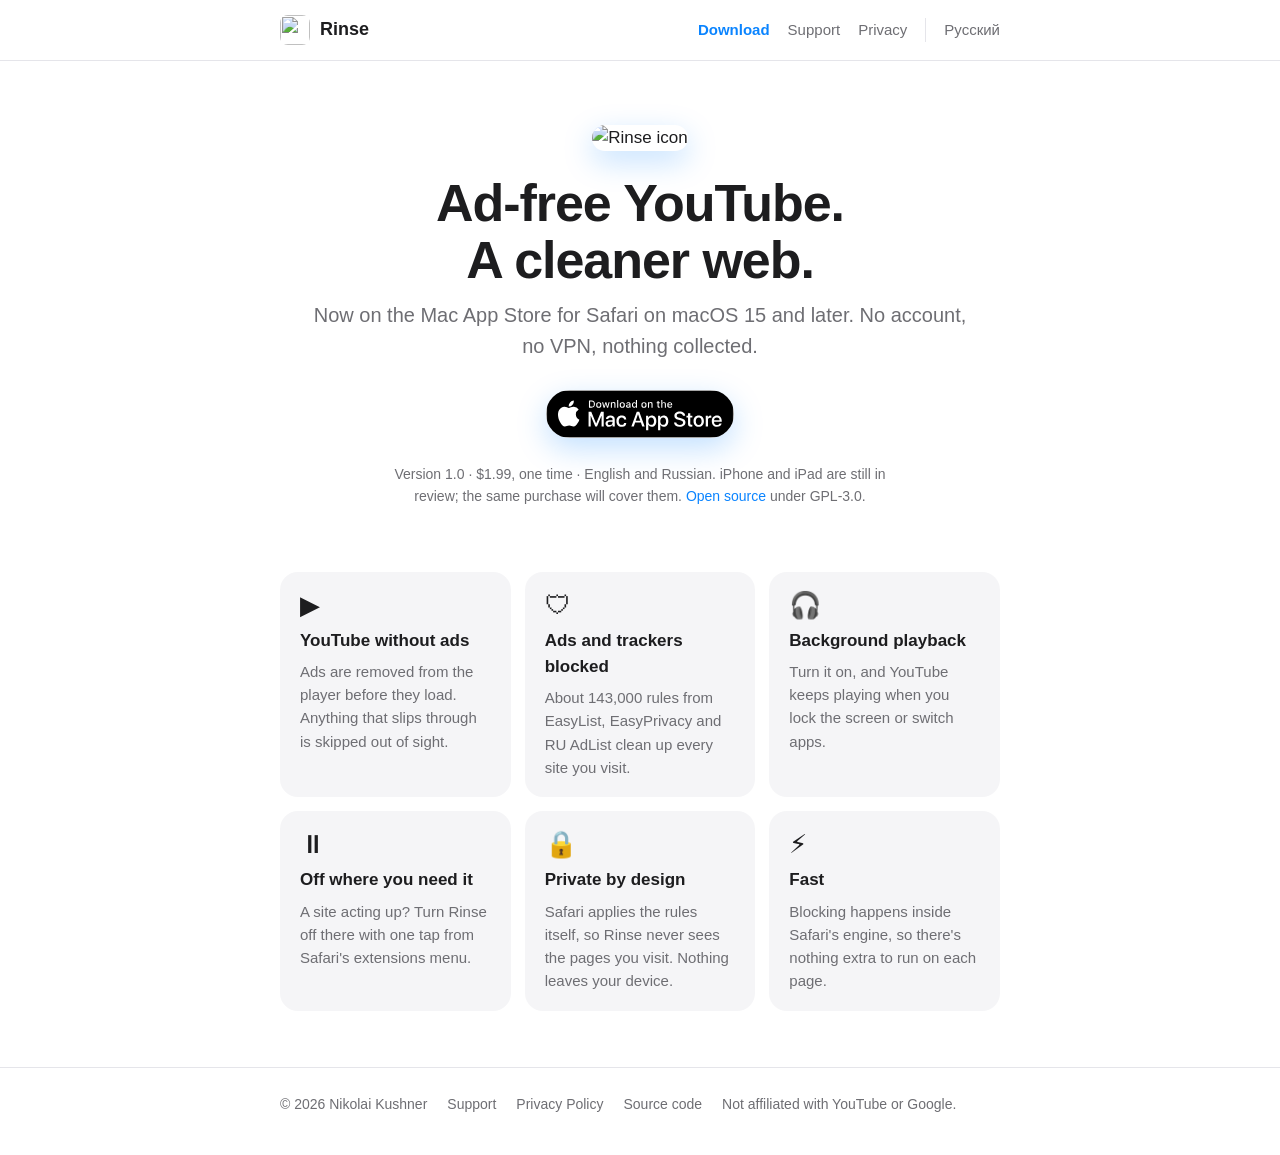
==== site/index.html @ bae1c05a "Site: point to the Mac App Store release instead of coming soon. macOS 1.0 is live; iPhone and iPad " ====
<!doctype html>
<html lang="en">
<head>
  <meta charset="utf-8">
  <meta name="viewport" content="width=device-width, initial-scale=1">
  <title>Rinse — Ad-free YouTube and a cleaner web in Safari</title>
  <meta name="description" content="Rinse is on the Mac App Store. It removes ads from YouTube and blocks ads and trackers on every site in Safari on Mac. No account, no VPN, nothing collected.">
  <link rel="icon" href="favicon.png">
  <link rel="alternate" hreflang="ru" href="ru/">
  <link rel="stylesheet" href="style.css">
</head>
<body>
  <header class="top"><div class="wrap">
    <a class="brand" href="./"><img src="icon.png" alt=""><span>Rinse</span></a>
    <nav>
      <a class="download" href="https://apps.apple.com/app/rinse-ad-blocker-for-safari/id6827144226?mt=12">Download</a>
      <a href="support.html">Support</a>
      <a href="privacy.html">Privacy</a>
      <a class="lang" href="ru/" hreflang="ru" lang="ru">Русский</a>
    </nav>
  </div></header>

  <main class="wrap">
    <section class="hero">
      <img src="icon.png" alt="Rinse icon">
      <h1>Ad-free YouTube.<br>A cleaner web.</h1>
      <p class="lead">Now on the Mac App Store for Safari on macOS 15 and later. No account, no VPN, nothing collected.</p>
      <p class="store"><a href="https://apps.apple.com/app/rinse-ad-blocker-for-safari/id6827144226?mt=12"><picture>
        <source media="(prefers-color-scheme: dark)" srcset="badges/mac-app-store-en-dark.svg">
        <img src="badges/mac-app-store-en.svg" width="156" height="40" alt="Download on the Mac App Store">
      </picture></a></p>
      <p class="small">Version 1.0 · $1.99, one time · English and Russian. iPhone and iPad are still in review; the same purchase will cover them. <a href="https://github.com/nikolaikushner/rinse">Open source</a> under GPL-3.0.</p>
    </section>

    <section class="features">
      <div class="card"><div class="icon">▶︎</div><h3>YouTube without ads</h3><p>Ads are removed from the player before they load. Anything that slips through is skipped out of sight.</p></div>
      <div class="card"><div class="icon">🛡</div><h3>Ads and trackers blocked</h3><p>About 143,000 rules from EasyList, EasyPrivacy and RU AdList clean up every site you visit.</p></div>
      <div class="card"><div class="icon">🎧</div><h3>Background playback</h3><p>Turn it on, and YouTube keeps playing when you lock the screen or switch apps.</p></div>
      <div class="card"><div class="icon">⏸</div><h3>Off where you need it</h3><p>A site acting up? Turn Rinse off there with one tap from Safari's extensions menu.</p></div>
      <div class="card"><div class="icon">🔒</div><h3>Private by design</h3><p>Safari applies the rules itself, so Rinse never sees the pages you visit. Nothing leaves your device.</p></div>
      <div class="card"><div class="icon">⚡︎</div><h3>Fast</h3><p>Blocking happens inside Safari's engine, so there's nothing extra to run on each page.</p></div>
    </section>
  </main>

  <footer><div class="wrap">
    <span>© 2026 Nikolai Kushner</span>
    <a href="support.html">Support</a>
    <a href="privacy.html">Privacy Policy</a>
    <a href="https://github.com/nikolaikushner/rinse">Source code</a>
    <span>Not affiliated with YouTube or Google.</span>
  </div></footer>
</body>
</html>
---- site/style.css ----
:root {
  --bg: #ffffff;
  --surface: #f5f5f7;
  --text: #1d1d1f;
  --muted: #6e6e73;
  --line: #e5e5ea;
  --accent: #0a84ff;
  --accent-2: #0bc5d8;
  --radius: 18px;
  color-scheme: light dark;
}
@media (prefers-color-scheme: dark) {
  :root {
    --bg: #000000;
    --surface: #1c1c1e;
    --text: #f5f5f7;
    --muted: #a1a1a6;
    --line: #2c2c2e;
    --accent: #409cff;
  }
}
* { box-sizing: border-box; }
html { -webkit-text-size-adjust: 100%; }
body {
  margin: 0;
  background: var(--bg);
  color: var(--text);
  font: 17px/1.55 -apple-system, BlinkMacSystemFont, "SF Pro Text", "Helvetica Neue", Arial, sans-serif;
}
a { color: var(--accent); text-decoration: none; }
a:hover { text-decoration: underline; }
.wrap { max-width: 760px; margin: 0 auto; padding: 0 20px; }

/* Header */
.top { border-bottom: 1px solid var(--line); }
.top .wrap { display: flex; align-items: center; gap: 16px; min-height: 60px; }
.brand { display: flex; align-items: center; gap: 10px; font-weight: 600; color: var(--text); font-size: 18px; }
.brand:hover { text-decoration: none; }
.brand img { width: 30px; height: 30px; border-radius: 8px; }
.top nav { margin-left: auto; display: flex; flex-wrap: wrap; justify-content: flex-end; gap: 4px 18px; font-size: 15px; }
.top nav a { color: var(--muted); }
.top nav a[aria-current="page"] { color: var(--text); font-weight: 600; }
.lang { border-left: 1px solid var(--line); padding-left: 18px; }

/* Hero */
.hero { text-align: center; padding: 64px 0 40px; }
.hero img { width: 112px; height: 112px; border-radius: 26px; box-shadow: 0 10px 30px rgba(10, 132, 255, 0.25); }
.hero h1 { font-size: clamp(34px, 7vw, 52px); line-height: 1.08; letter-spacing: -0.02em; margin: 24px 0 12px; }
.hero p.lead { font-size: 20px; color: var(--muted); margin: 0 auto 28px; max-width: 34em; }
.store { margin: 0 0 18px; }
.store a { display: inline-block; line-height: 0; }
.store a:hover { text-decoration: none; opacity: 0.88; }
.store img { width: 188px; height: auto; }
.small { font-size: 14px; color: var(--muted); margin: 0 auto; max-width: 36em; }
.top nav a.download { color: var(--accent); font-weight: 600; }

/* Features */
.features { display: grid; grid-template-columns: repeat(auto-fit, minmax(220px, 1fr)); gap: 14px; margin: 24px 0 56px; }
.card { background: var(--surface); border-radius: var(--radius); padding: 20px 20px 18px; }
.card h3 { margin: 0 0 6px; font-size: 17px; }
.card p { margin: 0; color: var(--muted); font-size: 15px; }
.card .icon { font-size: 26px; line-height: 1; margin-bottom: 10px; }

/* Documents */
.doc { padding-top: 44px; padding-bottom: 64px; }
.doc h1 { font-size: 36px; letter-spacing: -0.015em; margin: 0 0 4px; }
.doc h2 { font-size: 21px; margin: 34px 0 8px; }
.doc h3 { font-size: 17px; margin: 22px 0 4px; }
.doc p, .doc li { color: var(--text); }
.doc ul, .doc ol { padding-left: 22px; }
.doc li { margin: 4px 0; }
.doc .updated { color: var(--muted); font-size: 15px; margin: 0 0 24px; }
.summary { background: var(--surface); border-radius: var(--radius); padding: 18px 22px; margin: 20px 0 8px; }
.summary p { margin: 0; }
details { border-bottom: 1px solid var(--line); padding: 14px 0; }
details summary { cursor: pointer; font-weight: 600; list-style: none; }
details summary::-webkit-details-marker { display: none; }
details summary::after { content: "+"; float: right; color: var(--muted); font-weight: 400; }
details[open] summary::after { content: "−"; }
details > *:not(summary) { margin: 10px 0 0; }
code { background: var(--surface); padding: 1px 6px; border-radius: 6px; font-size: 0.9em; }

footer { border-top: 1px solid var(--line); padding: 26px 0 40px; color: var(--muted); font-size: 14px; }
footer .wrap { display: flex; flex-wrap: wrap; gap: 8px 20px; }
footer a { color: var(--muted); }

@media (max-width: 560px) {
  .top .wrap { gap: 10px; }
  .top nav { gap: 4px 12px; font-size: 13px; }
  .lang { padding-left: 12px; }
  .brand span { display: none; }
  .doc h1 { font-size: 30px; }
}
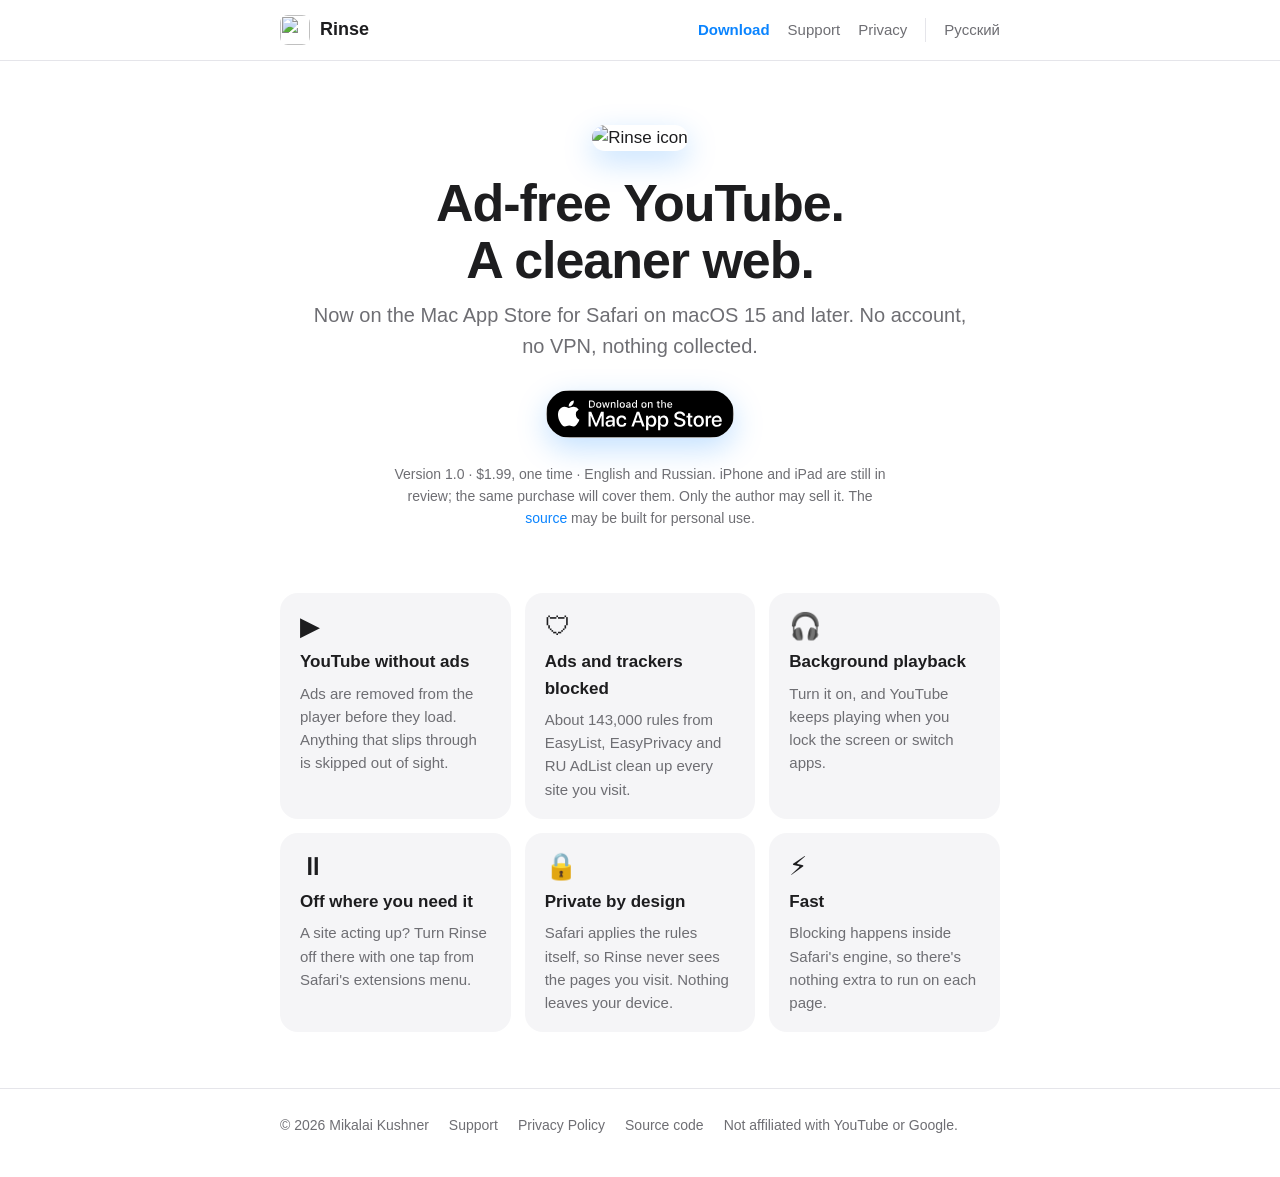
==== commit 678f5e0b: "License: only Mikalai Kushner may sell Rinse. The public source stays buildable for personal use. Ea" ====
--- a/site/index.html
+++ b/site/index.html
@@ -29,7 +29,7 @@
         <source media="(prefers-color-scheme: dark)" srcset="badges/mac-app-store-en-dark.svg">
         <img src="badges/mac-app-store-en.svg" width="156" height="40" alt="Download on the Mac App Store">
       </picture></a></p>
-      <p class="small">Version 1.0 · $1.99, one time · English and Russian. iPhone and iPad are still in review; the same purchase will cover them. <a href="https://github.com/nikolaikushner/rinse">Open source</a> under GPL-3.0.</p>
+      <p class="small">Version 1.0 · $1.99, one time · English and Russian. iPhone and iPad are still in review; the same purchase will cover them. Only the author may sell it. The <a href="https://github.com/nikolaikushner/rinse">source</a> may be built for personal use.</p>
     </section>
 
     <section class="features">
@@ -43,7 +43,7 @@
   </main>
 
   <footer><div class="wrap">
-    <span>© 2026 Nikolai Kushner</span>
+    <span>© 2026 Mikalai Kushner</span>
     <a href="support.html">Support</a>
     <a href="privacy.html">Privacy Policy</a>
     <a href="https://github.com/nikolaikushner/rinse">Source code</a>
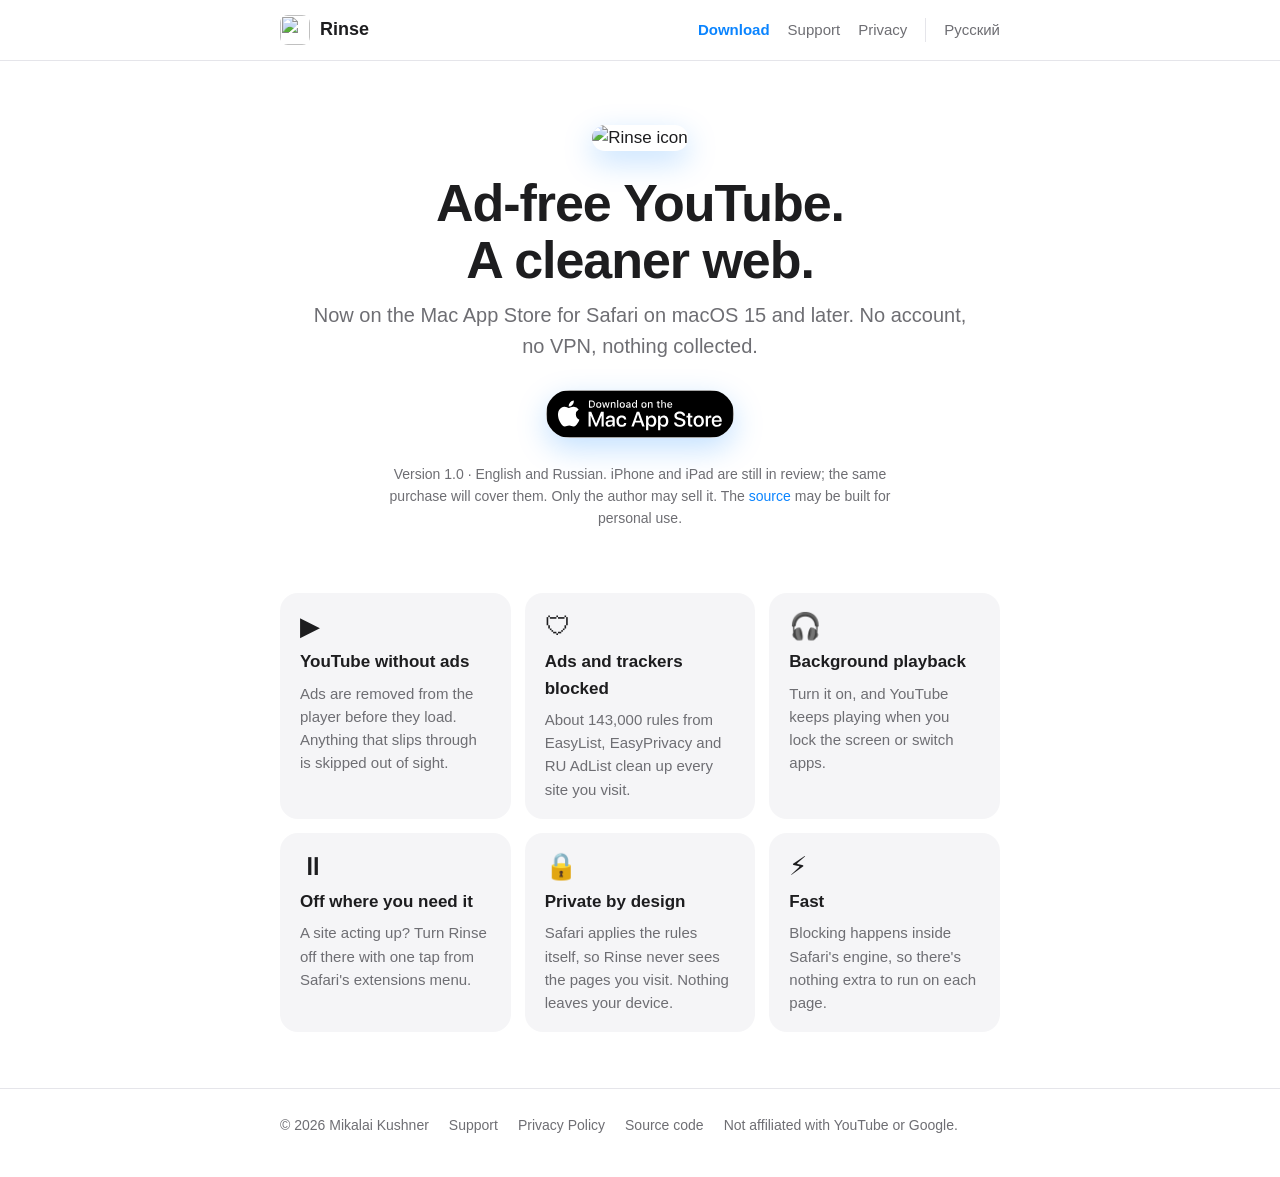
==== commit d55b9635: "Remove the listed price from the site and the repo. Co-authored-by: Cursor <cursoragent@cursor.com>" ====
--- a/site/index.html
+++ b/site/index.html
@@ -29,7 +29,7 @@
         <source media="(prefers-color-scheme: dark)" srcset="badges/mac-app-store-en-dark.svg">
         <img src="badges/mac-app-store-en.svg" width="156" height="40" alt="Download on the Mac App Store">
       </picture></a></p>
-      <p class="small">Version 1.0 · $1.99, one time · English and Russian. iPhone and iPad are still in review; the same purchase will cover them. Only the author may sell it. The <a href="https://github.com/nikolaikushner/rinse">source</a> may be built for personal use.</p>
+      <p class="small">Version 1.0 · English and Russian. iPhone and iPad are still in review; the same purchase will cover them. Only the author may sell it. The <a href="https://github.com/nikolaikushner/rinse">source</a> may be built for personal use.</p>
     </section>
 
     <section class="features">
